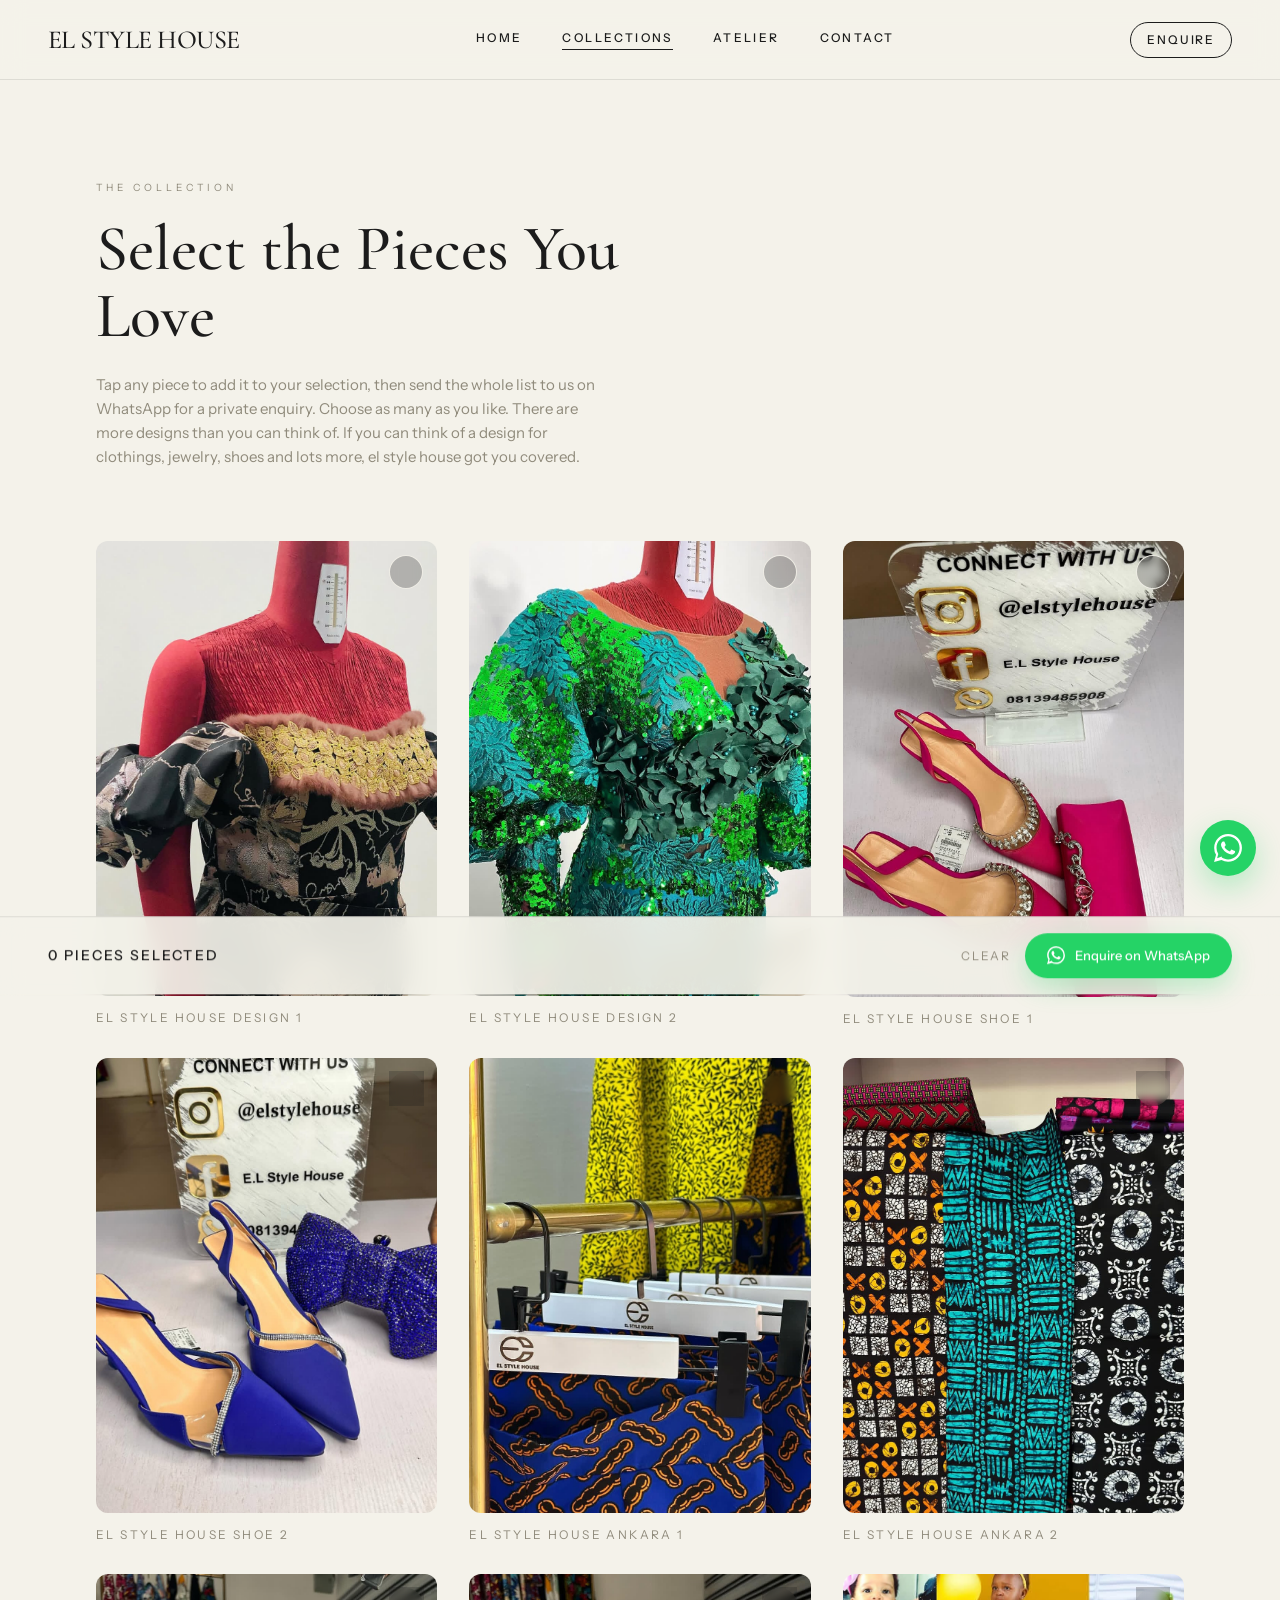
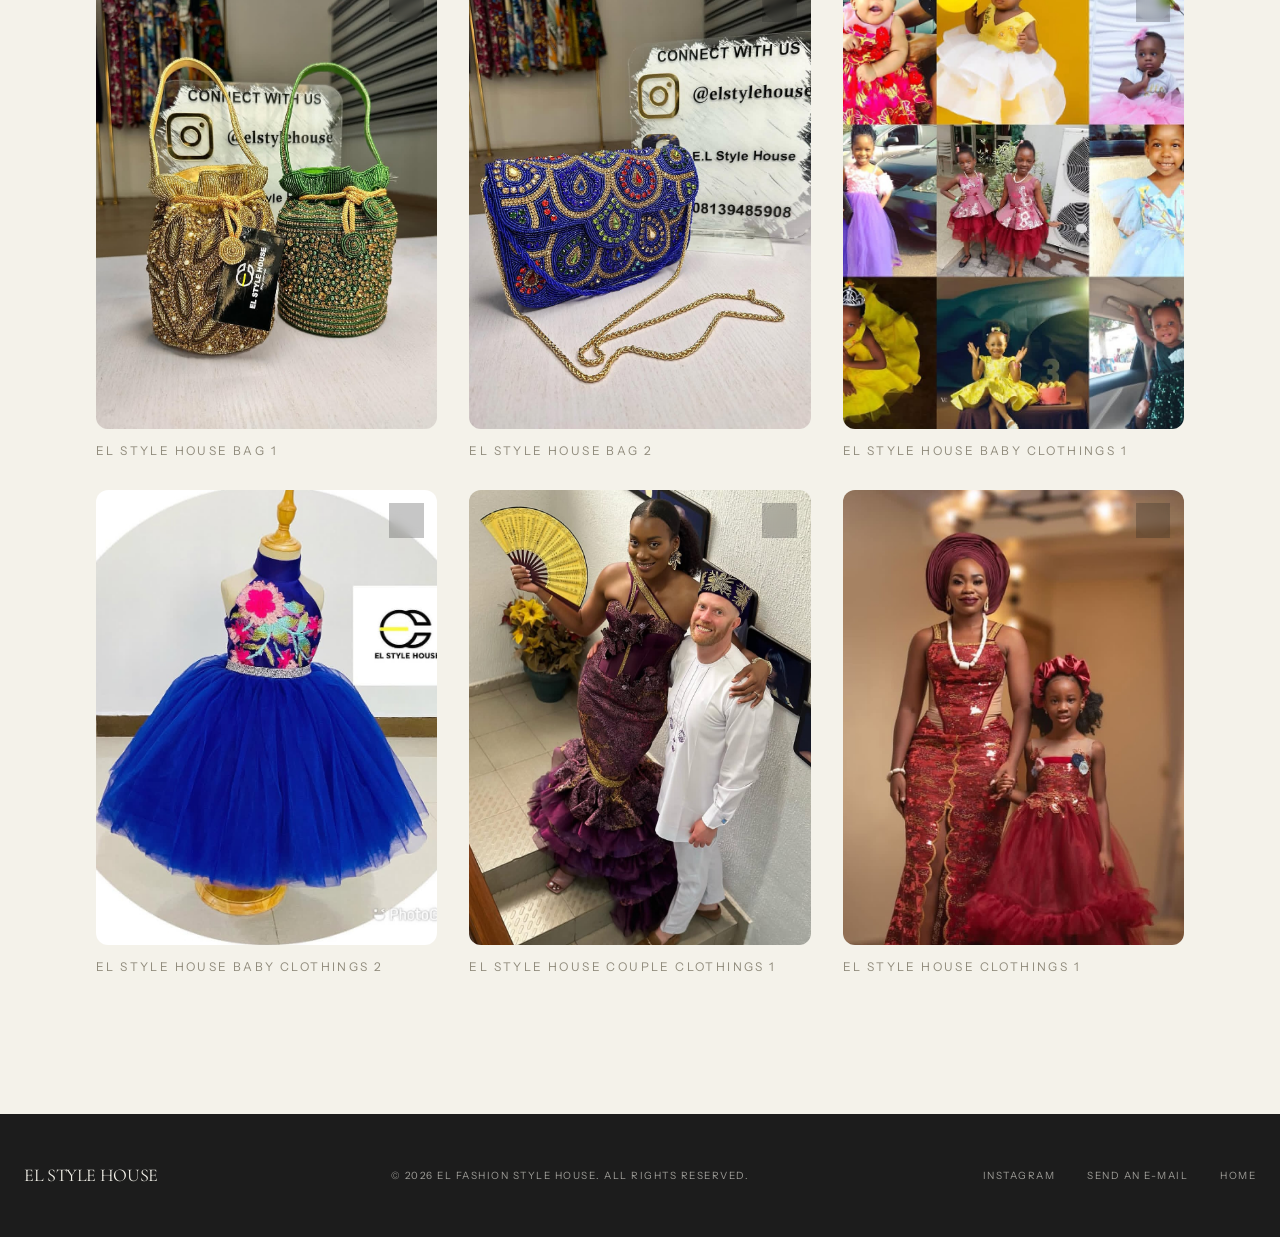
==== collections.html @ f75530fa "Add files via upload" ====
<!DOCTYPE html>
<html lang="en">
<head>
  <meta charset="UTF-8" />
  <meta name="viewport" content="width=device-width, initial-scale=1.0" />
  <title>The Collection — EL STYLE HOUSE</title>
  <meta name="description" content="Browse the EL STYLE HOUSE collection. Select the pieces you love and send your selection to us on WhatsApp for a private enquiry." />
  <meta property="og:title" content="The Collection — EL STYLE HOUSE" />
  <meta property="og:description" content="Browse the EL STYLE HOUSE collection and send your selection to us on WhatsApp." />
  <meta property="og:type" content="website" />
  <link rel="preconnect" href="https://fonts.googleapis.com" />
  <link rel="preconnect" href="https://fonts.gstatic.com" crossorigin />
  <link href="https://fonts.googleapis.com/css2?family=Cormorant+Garamond:ital,wght@0,400;0,500;1,400&family=Instrument+Sans:wght@400;500;600;700&display=swap" rel="stylesheet" />
  <link rel="stylesheet" href="styles.css" />
</head>
<body class="collections-page">
  <!-- ============ NAVBAR ============ -->
  <header id="navbar" class="navbar scrolled">
    <nav class="nav">
      <a href="index.html#top" class="brand" data-brand>EL STYLE HOUSE</a>
      <div class="nav-links">
        <a href="index.html#top">Home</a>
        <a href="collections.html" class="active">Collections</a>
        <a href="index.html#about">Atelier</a>
        <a href="index.html#contact">Contact</a>
      </div>
      <a href="https://wa.me/2348139485908" class="nav-enquire" data-wa>Enquire</a>
      <button id="menuToggle" class="menu-toggle" aria-label="Toggle menu">
        <span></span><span></span><span></span>
      </button>
    </nav>
    <div id="mobileMenu" class="mobile-menu">
      <a href="index.html#top">Home</a>
      <a href="collections.html">Collections</a>
      <a href="index.html#about">Atelier</a>
      <a href="index.html#contact">Contact</a>
      <a href="https://wa.me/2348139485908" class="mobile-enquire" data-wa>Enquire via WhatsApp</a>
    </div>
  </header>

  <main>
    <!-- ============ COLLECTION HEADER ============ -->
    <section class="collection-intro">
      <div class="container">
        <span class="eyebrow reveal">The Collection</span>
        <h1 class="reveal">Select the Pieces You Love</h1>
        <p class="collection-lead reveal">Tap any piece to add it to your selection, then send the whole list to us on WhatsApp for a private enquiry. Choose as many as you like. There are more designs than you can think of. If you can think of a design for clothings, jewelry, shoes and lots more, el style house got you covered.</p>
      </div>
    </section>

    <!-- ============ GALLERY ============ -->
    <section class="collection-section">
      <div class="container">
        <div id="collectionGrid" class="collection-grid">
          <button class="piece reveal" type="button" data-piece="Piece 01">
            <figure class="piece-media"><img src="col1.jpg" alt="Floral sequinned long-sleeve gown on display" loading="lazy" /></figure>
            <span class="piece-check" aria-hidden="true"></span>
            <span class="piece-label">el style house Design 1</span>
          </button>
          <button class="piece reveal" type="button" data-piece="Piece 02">
            <figure class="piece-media"><img src="col2.jpg" alt="Pink sequinned dress with floral shoulder detail" loading="lazy" /></figure>
            <span class="piece-check" aria-hidden="true"></span>
            <span class="piece-label">el style house Design 2</span>
          </button>
          <button class="piece reveal" type="button" data-piece="Piece 03">
            <figure class="piece-media"><img src="col3.jpg" alt="Coral lace blouse and skirt with matching gele" loading="lazy" /></figure>
            <span class="piece-check" aria-hidden="true"></span>
            <span class="piece-label">el style house shoe 1</span>
          </button>
          <button class="piece reveal" type="button" data-piece="Piece 04">
            <figure class="piece-media"><img src="col4.jpg" alt="White satin puff-sleeve party dress for children" loading="lazy" /></figure>
            <span class="piece-check" aria-hidden="true"></span>
            <span class="piece-label">el style house shoe 2</span>
          </button>
          <button class="piece reveal" type="button" data-piece="Piece 05">
            <figure class="piece-media"><img src="col5.jpg" alt="Magenta sequinned gown with matching gele" loading="lazy" /></figure>
            <span class="piece-check" aria-hidden="true"></span>
            <span class="piece-label">el style house ankara 1</span>
          </button>
          <button class="piece reveal" type="button" data-piece="Piece 06">
            <figure class="piece-media"><img src="col6.jpg" alt="Emerald green sequinned gown with head wrap" loading="lazy" /></figure>
            <span class="piece-check" aria-hidden="true"></span>
            <span class="piece-label">el style house ankara 2</span>
          </button>
          <button class="piece reveal" type="button" data-piece="Piece 07">
            <figure class="piece-media"><img src="col7.jpg" alt="Brown beaded gown with feather skirt" loading="lazy" /></figure>
            <span class="piece-check" aria-hidden="true"></span>
            <span class="piece-label">el style house bag 1</span>
          </button>
          <button class="piece reveal" type="button" data-piece="Piece 08">
            <figure class="piece-media"><img src="col8.jpg" alt="Pink crystal-embellished mermaid gown" loading="lazy" /></figure>
            <span class="piece-check" aria-hidden="true"></span>
            <span class="piece-label">el style house bag 2</span>
          </button>
          <button class="piece reveal" type="button" data-piece="Piece 09">
            <figure class="piece-media"><img src="col9.jpg" alt="EL STYLE HOUSE brand feature in red beaded gown" loading="lazy" /></figure>
            <span class="piece-check" aria-hidden="true"></span>
            <span class="piece-label">el style house baby clothings 1</span>
          </button>
          <button class="piece reveal" type="button" data-piece="Piece 09">
            <figure class="piece-media"><img src="col10.jpg" alt="EL STYLE HOUSE brand feature in red beaded gown" loading="lazy" /></figure>
            <span class="piece-check" aria-hidden="true"></span>
            <span class="piece-label">el style house baby clothings 2</span>
          </button>
          <button class="piece reveal" type="button" data-piece="Piece 09">
            <figure class="piece-media"><img src="col11.jpg" alt="EL STYLE HOUSE brand feature in red beaded gown" loading="lazy" /></figure>
            <span class="piece-check" aria-hidden="true"></span>
            <span class="piece-label">el style house couple clothings 1</span>
          </button>
          <button class="piece reveal" type="button" data-piece="Piece 09">
            <figure class="piece-media"><img src="col12.jpg" alt="EL STYLE HOUSE brand feature in red beaded gown" loading="lazy" /></figure>
            <span class="piece-check" aria-hidden="true"></span>
            <span class="piece-label">el style house clothings 1</span>
          </button>
        </div>
      </div>
    </section>
  </main>

  <!-- ============ FOOTER ============ -->
  <footer class="footer">
    <div class="footer-inner">
      <span class="footer-brand" data-brand>EL STYLE HOUSE</span>
      <span>&copy; <span id="year"></span> El fashion style house. All rights reserved.</span>
      <div class="footer-links">
        <a data-instagram target="_blank" rel="noopener noreferrer">Instagram</a>
        <a data-email-link>send an e-mail</a>
        <a href="index.html#top">Home</a>
      </div>
    </div>
  </footer>

  <!-- ============ SELECTION ACTION BAR ============ -->
  <div id="selectBar" class="select-bar">
    <div class="select-bar-inner">
      <span id="selectCount" class="select-count">0 pieces selected</span>
      <div class="select-actions">
        <button id="clearSelect" class="select-clear" type="button">Clear</button>
        <a id="enquireSelect" class="select-enquire" href="#" target="_blank" rel="noopener noreferrer">
          <svg viewBox="0 0 24 24" fill="currentColor" aria-hidden="true"><path d="M.057 24l1.687-6.163a11.867 11.867 0 01-1.587-5.946C.16 5.335 5.495 0 12.05 0a11.82 11.82 0 018.413 3.488 11.824 11.824 0 013.48 8.414c-.003 6.557-5.338 11.892-11.893 11.892a11.9 11.9 0 01-5.688-1.448L.057 24zm6.597-3.807c1.676.995 3.276 1.591 5.392 1.592 5.448 0 9.886-4.434 9.889-9.885.002-5.462-4.415-9.89-9.881-9.892-5.452 0-9.887 4.434-9.889 9.884a9.86 9.86 0 001.51 5.26l-.999 3.648 3.978-1.607zm11.387-5.464c-.074-.124-.272-.198-.57-.347-.297-.149-1.758-.868-2.031-.967-.272-.099-.47-.149-.669.149-.198.297-.768.967-.941 1.165-.173.198-.347.223-.644.074-.297-.149-1.255-.462-2.39-1.475-.883-.788-1.48-1.761-1.653-2.059-.173-.297-.018-.458.13-.606.134-.133.297-.347.446-.521.151-.172.2-.296.3-.495.099-.198.05-.372-.025-.521-.075-.148-.669-1.611-.916-2.206-.242-.579-.487-.501-.669-.51l-.57-.01c-.198 0-.52.074-.792.372s-1.04 1.016-1.04 2.479 1.065 2.876 1.213 3.074c.149.198 2.095 3.2 5.076 4.487.709.306 1.263.489 1.694.626.712.226 1.36.194 1.872.118.571-.085 1.758-.719 2.006-1.413.248-.695.248-1.29.173-1.414z"/></svg>
          <span class="enq-full">Enquire on WhatsApp</span><span class="enq-short">Enquire</span>
        </a>
      </div>
    </div>
  </div>

  <!-- ============ FLOATING WHATSAPP ============ -->
  <a href="https://wa.me/2348139485908" class="float-wa" data-wa aria-label="Chat on WhatsApp">
    <svg viewBox="0 0 24 24" fill="currentColor" aria-hidden="true"><path d="M.057 24l1.687-6.163a11.867 11.867 0 01-1.587-5.946C.16 5.335 5.495 0 12.05 0a11.82 11.82 0 018.413 3.488 11.824 11.824 0 013.48 8.414c-.003 6.557-5.338 11.892-11.893 11.892a11.9 11.9 0 01-5.688-1.448L.057 24zm6.597-3.807c1.676.995 3.276 1.591 5.392 1.592 5.448 0 9.886-4.434 9.889-9.885.002-5.462-4.415-9.89-9.881-9.892-5.452 0-9.887 4.434-9.889 9.884a9.86 9.86 0 001.51 5.26l-.999 3.648 3.978-1.607zm11.387-5.464c-.074-.124-.272-.198-.57-.347-.297-.149-1.758-.868-2.031-.967-.272-.099-.47-.149-.669.149-.198.297-.768.967-.941 1.165-.173.198-.347.223-.644.074-.297-.149-1.255-.462-2.39-1.475-.883-.788-1.48-1.761-1.653-2.059-.173-.297-.018-.458.13-.606.134-.133.297-.347.446-.521.151-.172.2-.296.3-.495.099-.198.05-.372-.025-.521-.075-.148-.669-1.611-.916-2.206-.242-.579-.487-.501-.669-.51l-.57-.01c-.198 0-.52.074-.792.372s-1.04 1.016-1.04 2.479 1.065 2.876 1.213 3.074c.149.198 2.095 3.2 5.076 4.487.709.306 1.263.489 1.694.626.712.226 1.36.194 1.872.118.571-.085 1.758-.719 2.006-1.413.248-.695.248-1.29.173-1.414z"/></svg>
  </a>

  <div id="toast" class="toast"></div>

  <script src="collections.js"></script>
</body>
</html>
---- styles.css ----
/* ============================================================
   AETERNA — Editorial Couture | Static stylesheet
   ============================================================ */
:root {
  --canvas: #f4f2ea;
  --canvas-soft: #f8f6ef;
  --ink: #1c1c1c;
  --muted-warm: #908b7c;
  --secondary: #ebe8de;
  --whatsapp: #25d366;
  --maxw: 1600px;
}

* { margin: 0; padding: 0; box-sizing: border-box; }

html { scroll-behavior: smooth; }

body {
  background: var(--canvas);
  color: var(--ink);
  font-family: "Instrument Sans", system-ui, sans-serif;
  -webkit-font-smoothing: antialiased;
  line-height: 1.5;
  overflow-x: hidden;
}

h1, h2, h3, blockquote { font-family: "Cormorant Garamond", serif; font-weight: 500; }

img { display: block; max-width: 100%; }

.container { width: 100%; max-width: var(--maxw); margin: 0 auto; padding: 0 24px; }
.eyebrow { font-size: 10px; text-transform: uppercase; letter-spacing: 0.3em; color: var(--muted-warm); }

/* ---------- Reveal animation ---------- */
.reveal { opacity: 0; transform: translateY(40px); transition: opacity 1s cubic-bezier(.16,1,.3,1), transform 1s cubic-bezier(.16,1,.3,1); }
.reveal.visible { opacity: 1; transform: translateY(0); }

/* ---------- Navbar ---------- */
.navbar { position: fixed; top: 0; left: 0; width: 100%; z-index: 50; color: var(--canvas); transition: background-color .5s, color .5s, border-color .5s; border-bottom: 1px solid transparent; }
.navbar.scrolled { background: rgba(244,242,234,.85); backdrop-filter: blur(12px); color: var(--ink); border-bottom: 1px solid rgba(28,28,28,.1); }
.nav { display: flex; align-items: center; justify-content: space-between; max-width: var(--maxw); margin: 0 auto; padding: 20px 24px; }
.brand { font-family: "Cormorant Garamond", serif; font-size: 26px; font-weight: 500; letter-spacing: -.02em; text-decoration: none; color: inherit; }
.nav-links { display: none; gap: 40px; font-size: 12px; font-weight: 500; text-transform: uppercase; letter-spacing: .2em; }
.nav-links a { color: inherit; text-decoration: none; transition: opacity .3s; }
.nav-links a:hover { opacity: .6; }
.nav-enquire { display: none; padding: 8px 16px; font-size: 12px; font-weight: 500; text-transform: uppercase; letter-spacing: .15em; border-radius: 999px; border: 1px solid currentColor; color: inherit; text-decoration: none; transition: background-color .3s, color .3s; }
.nav-enquire:hover { background: currentColor; }
.navbar.scrolled .nav-enquire:hover { color: var(--canvas); }
.navbar:not(.scrolled) .nav-enquire:hover { color: var(--ink); }
.menu-toggle { display: flex; flex-direction: column; gap: 5px; background: none; border: none; cursor: pointer; padding: 4px; }
.menu-toggle span { width: 24px; height: 2px; background: currentColor; transition: transform .3s, opacity .3s; }
.menu-toggle.open span:nth-child(1) { transform: translateY(7px) rotate(45deg); }
.menu-toggle.open span:nth-child(2) { opacity: 0; }
.menu-toggle.open span:nth-child(3) { transform: translateY(-7px) rotate(-45deg); }
.mobile-menu { display: none; flex-direction: column; gap: 24px; background: var(--canvas); color: var(--ink); padding: 32px 24px; border-top: 1px solid rgba(28,28,28,.1); font-size: 14px; text-transform: uppercase; letter-spacing: .2em; font-weight: 500; }
.mobile-menu.open { display: flex; }
.mobile-menu a { color: inherit; text-decoration: none; }
.mobile-enquire { background: var(--ink); color: var(--canvas) !important; padding: 14px 20px; border-radius: 999px; text-align: center; }

/* ---------- Hero ---------- */
.hero { position: relative; height: 100vh; display: flex; align-items: flex-end; padding: 0 24px 96px; overflow: hidden; }
.hero-bg { position: absolute; inset: 0; z-index: 0; overflow: hidden; }
.hero-bg img { width: 100%; height: 120%; object-fit: cover; will-change: transform; }
.hero-overlay { position: absolute; inset: 0; background: linear-gradient(to top, rgba(28,28,28,.45), rgba(28,28,28,.1) 50%, rgba(28,28,28,.25)); }
.hero-content { position: relative; z-index: 10; width: 100%; max-width: var(--maxw); margin: 0 auto; color: var(--canvas); }
.hero-title { font-size: 44px; line-height: 1.05; margin-bottom: 32px; max-width: 20ch; }
.hero-row { display: flex; flex-direction: column; gap: 28px; }
.hero-row p { max-width: 40ch; color: rgba(244,242,234,.9); }
.hero-cta { display: inline-flex; align-items: center; gap: 12px; align-self: flex-start; background: var(--ink); color: var(--canvas); padding: 12px 16px 12px 12px; border-radius: 999px; font-size: 14px; font-weight: 500; text-decoration: none; transition: box-shadow .5s; }
.hero-cta:hover { box-shadow: 0 0 0 2px rgba(244,242,234,.4); }
.hero-cta .dot { width: 8px; height: 8px; border-radius: 999px; background: var(--canvas); transition: transform .5s; }
.hero-cta:hover .dot { transform: scale(1.5); }

/* ---------- Works ---------- */
.works { padding: 96px 24px; }
.works-head { display: flex; flex-direction: column; gap: 16px; margin-bottom: 64px; }
.works-head h2 { font-size: 40px; max-width: 15ch; }
.works-grid { display: grid; grid-template-columns: 1fr; gap: 24px; }
.works-grid + .works-grid { margin-top: 24px; }
.zoom { overflow: hidden; border-radius: 12px; }
.zoom img { width: 100%; object-fit: cover; transition: transform 1.2s ease-out; }
.col-7 .zoom img { aspect-ratio: 4/5; }
.col-5 .zoom img { aspect-ratio: 2/3; }
.works-grid:nth-of-type(2) .col-5 .zoom img { aspect-ratio: 4/5; }
.works-grid:nth-of-type(2) .col-7 .zoom img { aspect-ratio: 3/2; }
.zoom:hover img { transform: scale(1.05); }

.work-cap { display: flex; align-items: flex-start; justify-content: space-between; margin-top: 16px; }
.work-cap h3 { font-size: 20px; }
.work-cap span { font-size: 12px; color: var(--muted-warm); }
.work-note { max-width: 35ch; font-size: 14px; color: var(--muted-warm); margin-top: 16px; }

/* ---------- About ---------- */
.about { background: var(--ink); color: var(--canvas); padding: 96px 24px; }
.about-grid { display: grid; grid-template-columns: 1fr; gap: 48px; align-items: center; }
.about-text h2 { font-size: 34px; line-height: 1.1; margin-bottom: 28px; }
.about-text > p { max-width: 56ch; color: rgba(244,242,234,.8); margin-bottom: 44px; }
.stats { display: grid; grid-template-columns: repeat(3, 1fr); gap: 24px; border-top: 1px solid rgba(244,242,234,.1); padding-top: 44px; }
.stat-num { font-family: "Cormorant Garamond", serif; font-size: 32px; margin-bottom: 4px; }
.stat-label { font-size: 10px; text-transform: uppercase; letter-spacing: .2em; opacity: .6; }
.about-img figure { overflow: hidden; border-radius: 12px; }
.about-img img { width: 100%; aspect-ratio: 4/5; object-fit: cover; }

/* ---------- Testimonials ---------- */
.testimonials { background: var(--canvas); padding: 96px 24px; overflow: hidden; }
.test-head { display: flex; align-items: flex-end; justify-content: space-between; margin-bottom: 48px; }
.test-nav { display: flex; gap: 12px; }
.test-nav button { width: 44px; height: 44px; display: grid; place-items: center; border-radius: 999px; border: 1px solid rgba(28,28,28,.15); background: none; cursor: pointer; font-size: 16px; transition: background-color .3s, color .3s; }
.test-nav button:hover { background: var(--ink); color: var(--canvas); }
.test-track { display: flex; gap: 48px; overflow-x: auto; scroll-snap-type: x mandatory; -ms-overflow-style: none; scrollbar-width: none; }
.test-track::-webkit-scrollbar { display: none; }
.test-track figure { min-width: 300px; flex-shrink: 0; scroll-snap-align: center; }
.test-track blockquote { font-size: 28px; font-style: italic; line-height: 1.15; margin-bottom: 32px; }
.test-track figcaption { font-size: 12px; font-weight: 500; text-transform: uppercase; letter-spacing: .15em; color: var(--muted-warm); }

/* ---------- Contact ---------- */
.contact { background: var(--secondary); border-top: 1px solid rgba(28,28,28,.05); padding: 96px 24px; }
.contact-head { display: flex; flex-direction: column; align-items: center; text-align: center; margin-bottom: 64px; }
.contact-head .eyebrow { letter-spacing: .4em; margin-bottom: 24px; }
.contact-head h2 { font-size: 44px; max-width: 16ch; margin-bottom: 40px; }
.wa-btn { display: inline-flex; align-items: center; gap: 12px; background: var(--whatsapp); color: #fff; padding: 16px 28px; border-radius: 999px; font-size: 14px; font-weight: 500; text-decoration: none; box-shadow: 0 10px 25px rgba(37,211,102,.25); transition: transform .3s; }
.wa-btn:hover { transform: scale(1.03); }
.wa-btn svg { width: 20px; height: 20px; }
.contact-grid { display: grid; grid-template-columns: 1fr; gap: 48px; }
.contact-info { display: flex; flex-direction: column; gap: 36px; }
.contact-info .label { font-size: 10px; text-transform: uppercase; letter-spacing: .3em; color: var(--muted-warm); margin-bottom: 8px; }
.contact-info .value { font-family: "Cormorant Garamond", serif; font-size: 24px; color: var(--ink); text-decoration: none; }
a.value:hover { text-decoration: underline; text-underline-offset: 4px; }
.contact-note { max-width: 40ch; font-size: 14px; color: var(--muted-warm); line-height: 1.6; }
.contact-form { display: flex; flex-direction: column; gap: 24px; }
.contact-form input, .contact-form textarea { border: none; border-bottom: 1px solid rgba(28,28,28,.2); background: transparent; padding: 16px 0; font-family: inherit; font-size: 15px; color: var(--ink); outline: none; transition: border-color .3s; resize: vertical; }
.contact-form input::placeholder, .contact-form textarea::placeholder { color: var(--muted-warm); }
.contact-form input:focus, .contact-form textarea:focus { border-color: var(--ink); }
.contact-form button { align-self: flex-start; margin-top: 24px; border: 1px solid var(--ink); background: none; padding: 16px 48px; font-size: 12px; font-weight: 700; text-transform: uppercase; letter-spacing: .2em; cursor: pointer; transition: background-color .3s, color .3s; }
.contact-form button:hover { background: var(--ink); color: var(--canvas); }

/* ---------- Footer ---------- */
.footer { background: var(--ink); color: var(--canvas); padding: 48px 24px; }
.footer-inner { display: flex; flex-direction: column; align-items: center; gap: 24px; max-width: var(--maxw); margin: 0 auto; font-size: 10px; text-transform: uppercase; letter-spacing: .15em; color: rgba(244,242,234,.6); text-align: center; }
.footer-brand { font-family: "Cormorant Garamond", serif; font-size: 18px; text-transform: none; letter-spacing: -.02em; color: var(--canvas); }
.footer-links { display: flex; gap: 32px; }
.footer-links a { color: inherit; text-decoration: none; cursor: pointer; }
.footer-links a:hover { color: var(--canvas); }

/* ---------- Floating WhatsApp ---------- */
.float-wa { position: fixed; bottom: 24px; right: 24px; z-index: 50; width: 56px; height: 56px; display: grid; place-items: center; border-radius: 999px; background: var(--whatsapp); color: #fff; box-shadow: 0 12px 30px rgba(37,211,102,.3); transition: transform .3s; }
.float-wa:hover { transform: scale(1.1); }
.float-wa svg { width: 28px; height: 28px; }

/* ---------- Toast ---------- */
.toast { position: fixed; bottom: 24px; left: 50%; transform: translateX(-50%) translateY(20px); background: var(--ink); color: var(--canvas); padding: 14px 24px; border-radius: 999px; font-size: 14px; opacity: 0; pointer-events: none; transition: opacity .3s, transform .3s; z-index: 60; }
.toast.show { opacity: 1; transform: translateX(-50%) translateY(0); }

.dk { display: none; }

/* ============ RESPONSIVE — tablet & desktop ============ */
@media (min-width: 768px) {
  .container, .works, .about, .testimonials, .contact { padding-left: 48px; padding-right: 48px; }
  .works, .about, .testimonials, .contact { padding-top: 128px; padding-bottom: 128px; }
  .hero { padding: 0 48px 96px; }
  .nav { padding: 20px 48px; }
  .nav-links { display: flex; }
  .nav-enquire { display: inline-block; }
  .menu-toggle, .mobile-menu { display: none !important; }
  .hero-title { font-size: 88px; }
  .hero-row { flex-direction: row; align-items: flex-end; justify-content: space-between; }
  .works-head { flex-direction: row; align-items: baseline; justify-content: space-between; margin-bottom: 80px; }
  .works-head h2 { font-size: 48px; }
  .works-grid { grid-template-columns: repeat(12, 1fr); gap: 48px; }
  .works-grid + .works-grid { margin-top: 48px; }
  .col-7 { grid-column: span 7; }
  .col-5 { grid-column: span 5; display: flex; flex-direction: column; justify-content: center; }
  .offset-top { padding-top: 96px; }
  .about-grid { grid-template-columns: 1fr 1fr; gap: 80px; }
  .about-text { order: 1; }
  .about-img { order: 2; }
  .about-text h2 { font-size: 48px; }
  .stat-num { font-size: 40px; }
  .dk { display: block; }
  .test-track figure { min-width: 640px; }
  .test-track blockquote { font-size: 40px; }
  .contact-head h2 { font-size: 72px; }
  .contact-grid { grid-template-columns: 1fr 1fr; gap: 64px; }
  .footer-inner { flex-direction: row; justify-content: space-between; }
}

/* ============================================================
   COLLECTIONS PAGE
   ============================================================ */
.collections-page { background: var(--canvas); }

/* Intro band — pushed below the fixed navbar */
.collection-intro { padding: 140px 24px 32px; }
.collection-intro .eyebrow { display: block; letter-spacing: .4em; margin-bottom: 20px; }
.collection-intro h1 { font-family: "Cormorant Garamond", serif; font-weight: 500; font-size: 32px; line-height: 1.05; max-width: 18ch; margin-bottom: 24px; }
.collection-lead { max-width: 52ch; font-size: 15px; line-height: 1.6; color: var(--muted-warm); }

.nav-links a.active { opacity: 1; border-bottom: 1px solid currentColor; padding-bottom: 2px; }

/* Gallery */
.collection-section { padding: 24px 24px 120px; }
.collection-grid { display: grid; grid-template-columns: 1fr; gap: 20px; }
.piece { position: relative; display: block; width: 100%; padding: 0; border: none; background: none; cursor: pointer; text-align: left; font-family: inherit; -webkit-tap-highlight-color: transparent; }
.piece-media { position: relative; overflow: hidden; border-radius: 12px; }
.piece-media img { width: 100%; aspect-ratio: 3/4; object-fit: cover; transition: transform 1.2s ease-out; }
.piece-media::after { content: ""; position: absolute; inset: 0; background: var(--ink); opacity: 0; transition: opacity .35s; pointer-events: none; }
.piece:hover .piece-media img { transform: scale(1.05); }
.piece-label { display: block; margin-top: 14px; font-size: 12px; text-transform: uppercase; letter-spacing: .2em; color: var(--muted-warm); transition: color .3s; }

/* Checkmark badge */
.piece-check { position: absolute; top: 14px; right: 14px; width: 34px; height: 34px; border-radius: 999px; border: 1.5px solid rgba(244,242,234,.9); background: rgba(28,28,28,.25); backdrop-filter: blur(4px); display: grid; place-items: center; transition: background-color .3s, border-color .3s, transform .3s; }
.piece-check::after { content: ""; width: 11px; height: 6px; border-left: 2px solid var(--canvas); border-bottom: 2px solid var(--canvas); transform: rotate(-45deg) scale(0); transition: transform .3s; margin-top: -2px; }

/* Selected state */
.piece.selected .piece-media { box-shadow: 0 0 0 3px var(--ink); border-radius: 12px; }
.piece.selected .piece-media::after { opacity: .12; }
.piece.selected .piece-check { background: var(--ink); border-color: var(--ink); transform: scale(1.05); }
.piece.selected .piece-check::after { transform: rotate(-45deg) scale(1); }
.piece.selected .piece-label { color: var(--ink); font-weight: 600; }

/* Sticky selection action bar */
.select-bar { position: fixed; left: 0; right: 0; bottom: 0; z-index: 55; background: rgba(244,242,234,.92); backdrop-filter: blur(12px); border-top: 1px solid rgba(28,28,28,.1); transform: translateY(120%); transition: transform .4s cubic-bezier(.16,1,.3,1); }
.select-bar.visible { transform: translateY(0); }
.select-bar-inner { display: flex; align-items: center; justify-content: space-between; gap: 16px; max-width: var(--maxw); margin: 0 auto; padding: 14px 24px; }
.select-count { font-size: 13px; text-transform: uppercase; letter-spacing: .15em; color: var(--ink); font-weight: 500; }
.select-actions { display: flex; align-items: center; gap: 14px; }
.select-clear { background: none; border: none; cursor: pointer; font-family: inherit; font-size: 12px; text-transform: uppercase; letter-spacing: .15em; color: var(--muted-warm); transition: color .3s; }
.select-clear:hover { color: var(--ink); }
.select-enquire { display: inline-flex; align-items: center; gap: 10px; background: var(--whatsapp); color: #fff; padding: 13px 22px; border-radius: 999px; font-size: 13px; font-weight: 500; text-decoration: none; box-shadow: 0 10px 25px rgba(37,211,102,.25); transition: transform .3s; }
.select-enquire:hover { transform: scale(1.03); }
.select-enquire svg { width: 18px; height: 18px; }

/* Leave room so the bar never hides the last row on mobile */
.collections-page.bar-open .collection-section { padding-bottom: 160px; }

/* ---------- Collections responsive ---------- */
@media (min-width: 600px) {
  .collection-grid { grid-template-columns: repeat(2, 1fr); gap: 24px; }
}
@media (min-width: 768px) {
  .collection-intro { padding: 180px 48px 40px; }
  .collection-intro h1 { font-size: 64px; }
  .collection-section { padding: 32px 48px 140px; }
  .collection-grid { grid-template-columns: repeat(3, 1fr); gap: 32px; }
  .select-bar-inner { padding: 16px 48px; }
  .select-count { font-size: 14px; }
}

/* Compact action bar for small screens */
.enq-short { display: none; }
@media (max-width: 599px) {
  .select-bar-inner { padding: 12px 16px; gap: 10px; }
  .select-count { font-size: 11px; letter-spacing: .1em; }
  .select-actions { gap: 10px; }
  .select-clear { font-size: 11px; }
  .select-enquire { padding: 11px 16px; font-size: 12px; gap: 8px; }
  .enq-full { display: none; }
  .enq-short { display: inline; }
}

/* Guarantee the WhatsApp CTA never overflows on tiny screens */
.select-actions { flex-shrink: 0; }
@media (max-width: 599px) {
  .select-count { flex: 1; min-width: 0; overflow: hidden; text-overflow: ellipsis; white-space: nowrap; }
}
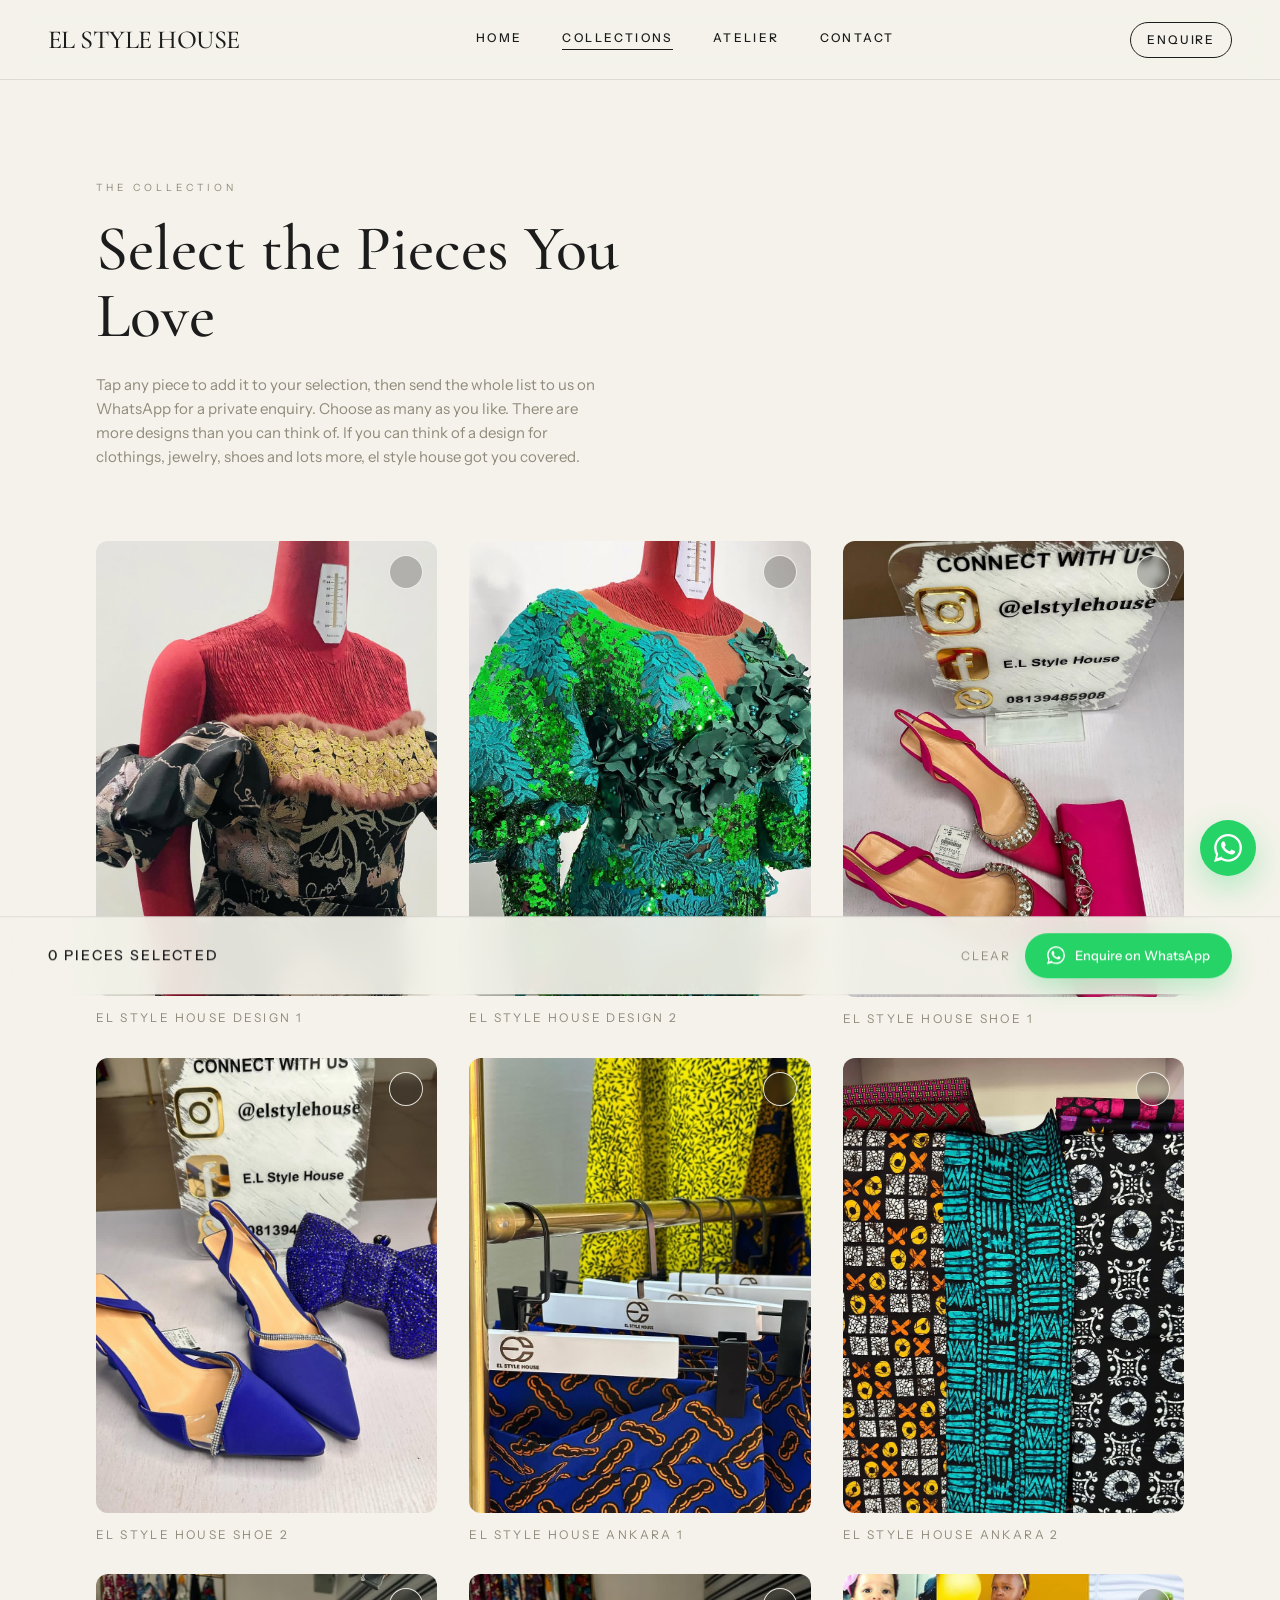
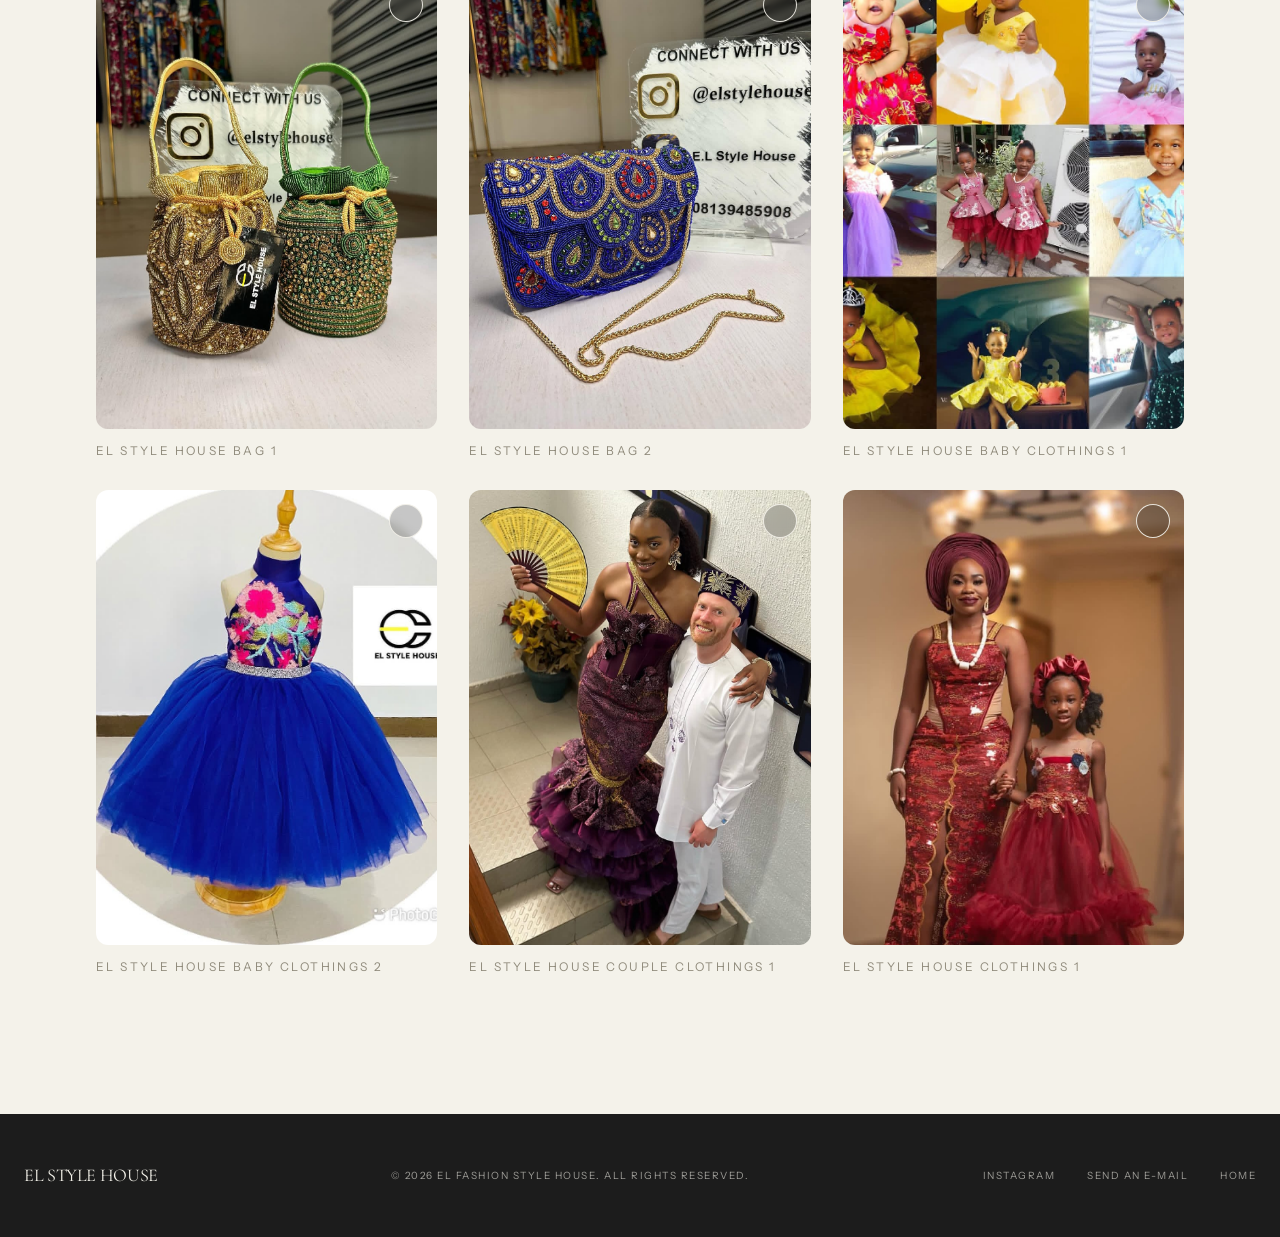
==== commit 6295c064: "Update collections.html" ====
--- a/collections.html
+++ b/collections.html
@@ -52,62 +52,62 @@
     <section class="collection-section">
       <div class="container">
         <div id="collectionGrid" class="collection-grid">
-          <button class="piece reveal" type="button" data-piece="Piece 01">
+          <button class="piece reveal" type="button" data-piece="design">
             <figure class="piece-media"><img src="col1.jpg" alt="Floral sequinned long-sleeve gown on display" loading="lazy" /></figure>
             <span class="piece-check" aria-hidden="true"></span>
             <span class="piece-label">el style house Design 1</span>
           </button>
-          <button class="piece reveal" type="button" data-piece="Piece 02">
+          <button class="piece reveal" type="button" data-piece="design">
             <figure class="piece-media"><img src="col2.jpg" alt="Pink sequinned dress with floral shoulder detail" loading="lazy" /></figure>
             <span class="piece-check" aria-hidden="true"></span>
             <span class="piece-label">el style house Design 2</span>
           </button>
-          <button class="piece reveal" type="button" data-piece="Piece 03">
+          <button class="piece reveal" type="button" data-piece="shoe">
             <figure class="piece-media"><img src="col3.jpg" alt="Coral lace blouse and skirt with matching gele" loading="lazy" /></figure>
             <span class="piece-check" aria-hidden="true"></span>
             <span class="piece-label">el style house shoe 1</span>
           </button>
-          <button class="piece reveal" type="button" data-piece="Piece 04">
+          <button class="piece reveal" type="button" data-piece="shoe">
             <figure class="piece-media"><img src="col4.jpg" alt="White satin puff-sleeve party dress for children" loading="lazy" /></figure>
             <span class="piece-check" aria-hidden="true"></span>
             <span class="piece-label">el style house shoe 2</span>
           </button>
-          <button class="piece reveal" type="button" data-piece="Piece 05">
+          <button class="piece reveal" type="button" data-piece="ankara design">
             <figure class="piece-media"><img src="col5.jpg" alt="Magenta sequinned gown with matching gele" loading="lazy" /></figure>
             <span class="piece-check" aria-hidden="true"></span>
             <span class="piece-label">el style house ankara 1</span>
           </button>
-          <button class="piece reveal" type="button" data-piece="Piece 06">
+          <button class="piece reveal" type="button" data-piece="ankara design">
             <figure class="piece-media"><img src="col6.jpg" alt="Emerald green sequinned gown with head wrap" loading="lazy" /></figure>
             <span class="piece-check" aria-hidden="true"></span>
             <span class="piece-label">el style house ankara 2</span>
           </button>
-          <button class="piece reveal" type="button" data-piece="Piece 07">
+          <button class="piece reveal" type="button" data-piece="bag">
             <figure class="piece-media"><img src="col7.jpg" alt="Brown beaded gown with feather skirt" loading="lazy" /></figure>
             <span class="piece-check" aria-hidden="true"></span>
             <span class="piece-label">el style house bag 1</span>
           </button>
-          <button class="piece reveal" type="button" data-piece="Piece 08">
+          <button class="piece reveal" type="button" data-piece="bag">
             <figure class="piece-media"><img src="col8.jpg" alt="Pink crystal-embellished mermaid gown" loading="lazy" /></figure>
             <span class="piece-check" aria-hidden="true"></span>
             <span class="piece-label">el style house bag 2</span>
           </button>
-          <button class="piece reveal" type="button" data-piece="Piece 09">
+          <button class="piece reveal" type="button" data-piece="baby clothings">
             <figure class="piece-media"><img src="col9.jpg" alt="EL STYLE HOUSE brand feature in red beaded gown" loading="lazy" /></figure>
             <span class="piece-check" aria-hidden="true"></span>
             <span class="piece-label">el style house baby clothings 1</span>
           </button>
-          <button class="piece reveal" type="button" data-piece="Piece 09">
+          <button class="piece reveal" type="button" data-piece="baby clothings">
             <figure class="piece-media"><img src="col10.jpg" alt="EL STYLE HOUSE brand feature in red beaded gown" loading="lazy" /></figure>
             <span class="piece-check" aria-hidden="true"></span>
             <span class="piece-label">el style house baby clothings 2</span>
           </button>
-          <button class="piece reveal" type="button" data-piece="Piece 09">
+          <button class="piece reveal" type="button" data-piece="couple clothings">
             <figure class="piece-media"><img src="col11.jpg" alt="EL STYLE HOUSE brand feature in red beaded gown" loading="lazy" /></figure>
             <span class="piece-check" aria-hidden="true"></span>
             <span class="piece-label">el style house couple clothings 1</span>
           </button>
-          <button class="piece reveal" type="button" data-piece="Piece 09">
+          <button class="piece reveal" type="button" data-piece="design">
             <figure class="piece-media"><img src="col12.jpg" alt="EL STYLE HOUSE brand feature in red beaded gown" loading="lazy" /></figure>
             <span class="piece-check" aria-hidden="true"></span>
             <span class="piece-label">el style house clothings 1</span>
